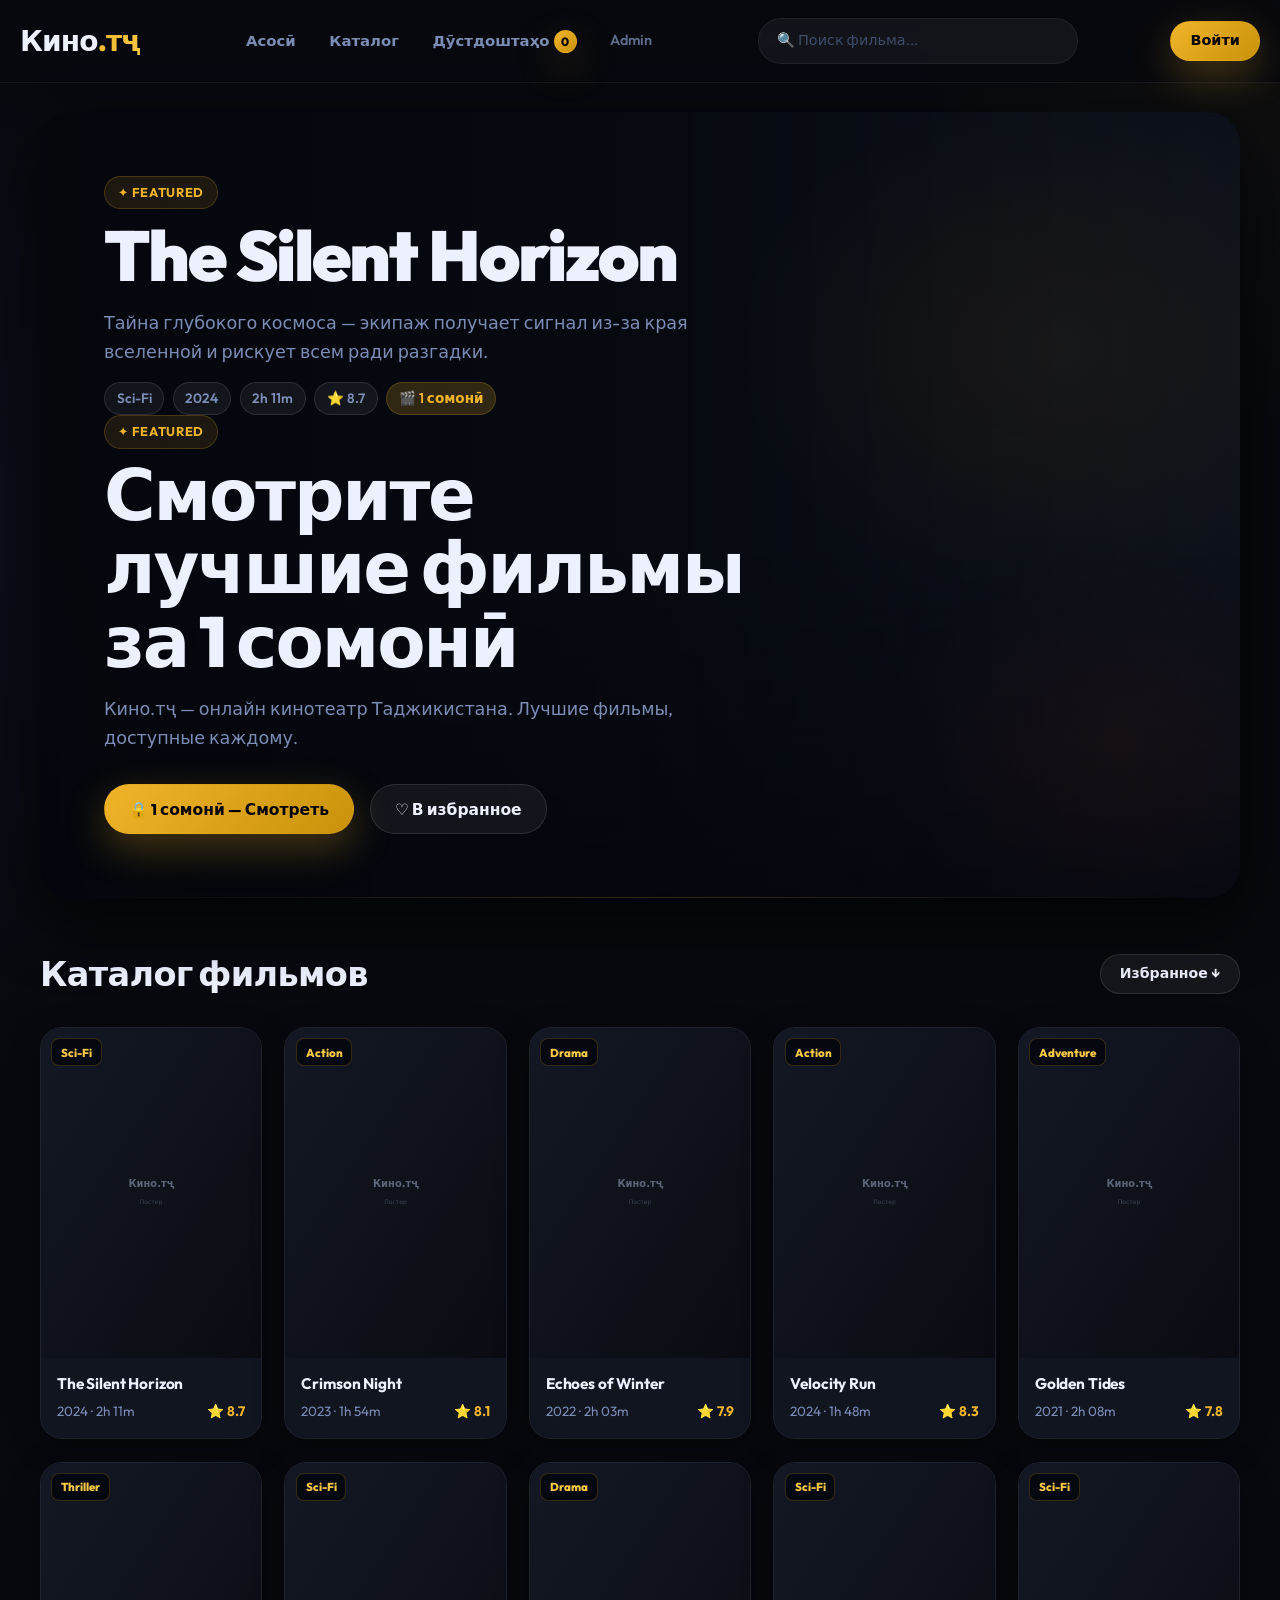
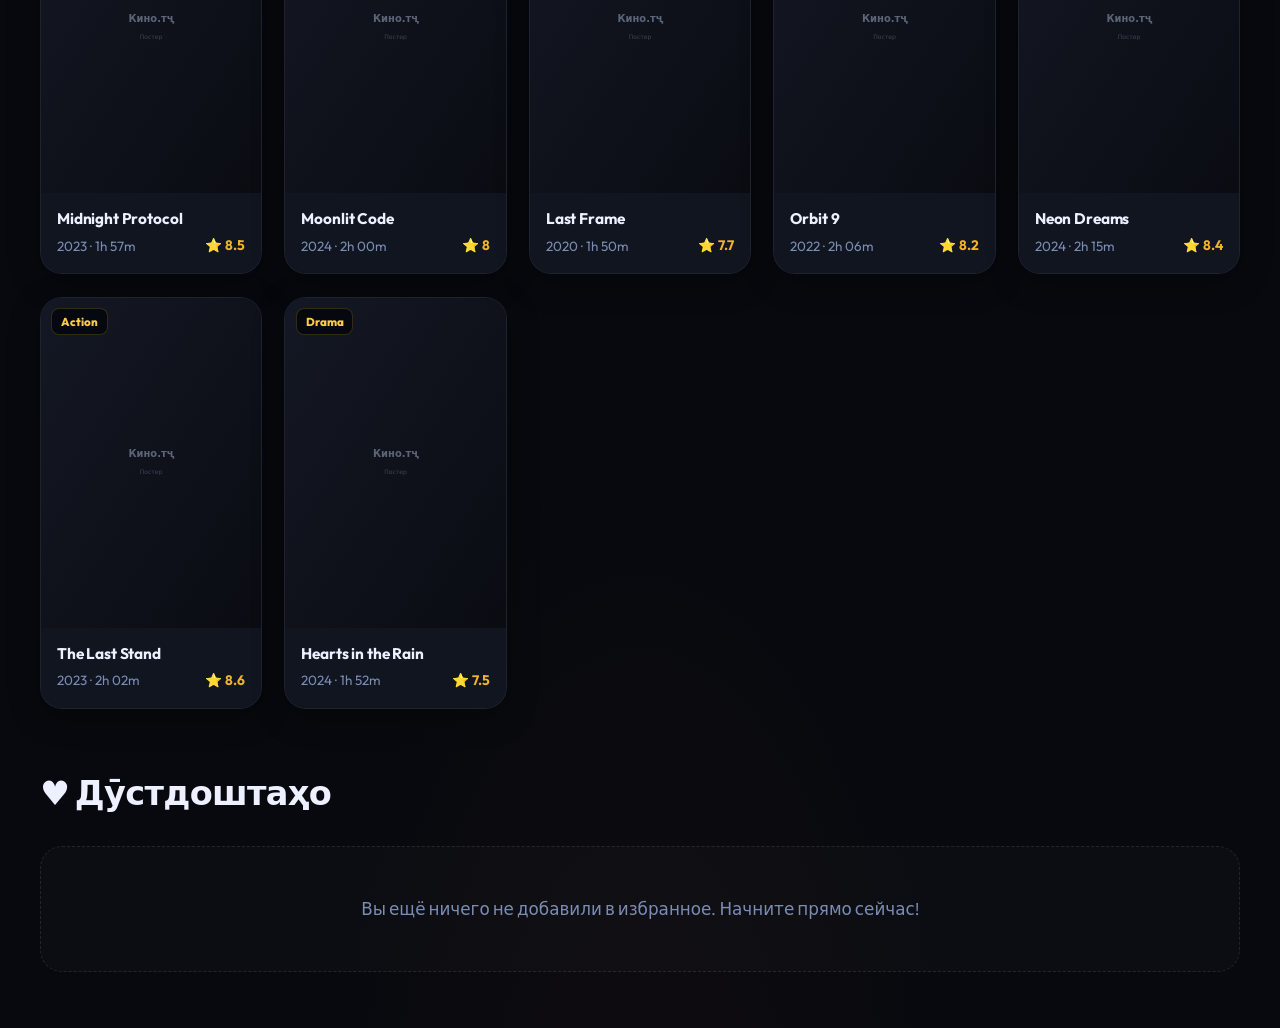
==== index.html @ 618801aa "first commit" ====
<!DOCTYPE html>
<html lang="ru">
<head>
  <meta charset="UTF-8">
  <meta name="viewport" content="width=device-width, initial-scale=1.0">
  <title>Кино.тҷ — Онлайн кинотеатр Тоҷикистон</title>
  <meta name="description" content="Кино.тҷ — лучший онлайн кинотеатр Таджикистана. Смотрите фильмы онлайн всего за 1 сомони.">
  <link rel="preconnect" href="https://fonts.googleapis.com">
  <link rel="preconnect" href="https://fonts.gstatic.com" crossorigin>
  <link href="https://fonts.googleapis.com/css2?family=Outfit:wght@300;400;500;600;700;800;900&display=swap" rel="stylesheet">
  <link rel="preconnect" href="https://images.unsplash.com">
  <link rel="stylesheet" href="style.css">
</head>
<body>
  <header class="site-header">
    <div class="site-header__inner">
      <a class="logo" href="index.html" aria-label="Кино.тҷ — Главная">
        <span class="logo__main">Кино</span><span class="logo__accent">.тҷ</span>
      </a>

      <button id="menuToggle" type="button" aria-label="Открыть меню" aria-expanded="false" aria-controls="siteNav">
        <span></span><span></span><span></span>
      </button>

      <nav class="nav" id="siteNav" aria-label="Основная навигация">
        <a href="index.html">Асосӣ</a>
        <a href="#catalog">Каталог</a>
        <a href="#favorites">Дӯстдоштаҳо <span id="favoritesCount" class="badge">0</span></a>
        <a href="admin/" style="opacity:.75;font-size:.9em">Admin</a>
      </nav>

      <div class="header-search">
        <label for="searchInput" class="sr-only">Поиск фильма</label>
        <input id="searchInput" type="search" placeholder="🔍 Поиск фильма..." autocomplete="off" aria-label="Поиск фильма">
      </div>

      <button id="authBtn" class="btn btn-primary" type="button" aria-label="Вход в аккаунт" style="min-height:40px;padding:.6rem 1.2rem;font-size:.9rem;flex-shrink:0;">Войти</button>

      <div id="userProfile" class="user-profile" style="display:none;">
        <span id="userPhone" class="user-phone"></span>
        <button id="logoutBtn" class="btn btn-secondary btn-small" type="button">Выйти</button>
      </div>
    </div>
  </header>

  <!-- Auth Modal -->
  <div id="authModal" class="modal" style="display:none;">
    <div class="modal__content">
      <button id="closeModal" class="modal__close" type="button" aria-label="Закрыть">✕</button>
      <div id="loginForm" class="form-section">
        <div class="auth-icon">🔐</div>
        <h2>Хуш омадед!</h2>
        <p class="auth-subtitle">Ба аккаунти худ ворид шавед</p>
        <div id="loginSuccess" class="success-message" style="display:none;"></div>
        <form id="loginFormElement">
          <div class="form-group">
            <label for="loginPhone">📱 Рақами телефон</label>
            <input type="tel" id="loginPhone" placeholder="+992 XX XXX XX XX" required autocomplete="tel">
            <small class="error-text" id="loginPhoneError"></small>
          </div>
          <div class="form-group">
            <label for="loginPassword">🔑 Парол</label>
            <div class="password-wrapper">
              <input type="password" id="loginPassword" placeholder="Пароли худро ворид кунед" required autocomplete="current-password">
              <button type="button" class="password-toggle" data-target="loginPassword" aria-label="Нишон додани парол">👁</button>
            </div>
            <small class="error-text" id="loginPasswordError"></small>
          </div>
          <button type="submit" class="btn btn-primary btn-auth-submit" style="width:100%;">Ворид шудан →</button>
        </form>
        <p class="form-toggle">Аккаунт надоред? <button type="button" id="switchToRegister" class="link-btn">Бақайдгирӣ ✦</button></p>
      </div>
      <div id="registerForm" class="form-section" style="display:none;">
        <div class="auth-icon">✨</div>
        <h2>Аккаунти нав</h2>
        <p class="auth-subtitle">Бақайдгирӣ шавед ва аз филмҳо лаззат баред</p>
        <form id="registerFormElement">
          <div class="form-group">
            <label for="registerName">👤 Номи шумо</label>
            <input type="text" id="registerName" placeholder="Масалан: Алишер" required autocomplete="name">
            <small class="error-text" id="registerNameError"></small>
          </div>
          <div class="form-group">
            <label for="registerPhone">📱 Рақами телефон</label>
            <input type="tel" id="registerPhone" placeholder="+992 XX XXX XX XX" required autocomplete="tel">
            <small class="error-text" id="registerPhoneError"></small>
          </div>
          <div class="form-group">
            <label for="registerPassword">🔑 Парол</label>
            <div class="password-wrapper">
              <input type="password" id="registerPassword" placeholder="Ҳадди ақал 6 рамз" required autocomplete="new-password">
              <button type="button" class="password-toggle" data-target="registerPassword" aria-label="Нишон додани парол">👁</button>
            </div>
            <div class="password-strength" id="passwordStrength">
              <div class="password-strength__bar"><div class="password-strength__fill" id="passwordStrengthFill"></div></div>
              <span class="password-strength__label" id="passwordStrengthLabel"></span>
            </div>
            <small class="error-text" id="registerPasswordError"></small>
          </div>
          <div class="form-group">
            <label for="registerPasswordConfirm">🔑 Тасдиқи парол</label>
            <div class="password-wrapper">
              <input type="password" id="registerPasswordConfirm" placeholder="Паролро такрор кунед" required autocomplete="new-password">
              <button type="button" class="password-toggle" data-target="registerPasswordConfirm" aria-label="Нишон додани парол">👁</button>
            </div>
            <small class="error-text" id="registerPasswordConfirmError"></small>
          </div>
          <button type="submit" class="btn btn-primary btn-auth-submit" style="width:100%;">Бақайдгирӣ ✦</button>
        </form>
        <p class="form-toggle">Аккаунт доред? <button type="button" id="switchToLogin" class="link-btn">Ворид шавед →</button></p>
      </div>
    </div>
  </div>

  <!-- Payment Modal -->
  <div id="paymentModal" class="modal payment-modal" style="display:none;">
    <div class="modal__content">
      <button id="closePaymentModal" class="modal__close" type="button" aria-label="Закрыть">✕</button>
      <div id="paymentStep1">
        <div class="payment-header">
          <span class="payment-header__icon">🎬</span>
          <h2>Доступ к фильму</h2>
          <p>Оплатите и смотрите прямо сейчас</p>
        </div>
        <div class="payment-movie-info">
          <img id="payMoviePoster" src="" alt="Постер фильма">
          <div class="payment-movie-info__text">
            <div class="payment-movie-info__title" id="payMovieTitle">—</div>
            <div class="payment-movie-info__meta" id="payMovieMeta">—</div>
          </div>
        </div>
        <div class="payment-price-block">
          <span class="payment-price">1 сомонӣ</span>
          <span class="payment-price-note">Разовый доступ · Смотрите сколько угодно</span>
        </div>
        <div class="payment-methods">
          <button class="payment-method-btn active" data-method="eskhata">🏦 Эсхата</button>
          <button class="payment-method-btn" data-method="alif">💳 Алиф</button>
          <button class="payment-method-btn" data-method="vasl">📱 Васл</button>
        </div>
        <button id="confirmPayBtn" class="btn btn-primary btn-pay">Оплатить 1 сомонӣ →</button>
        <p class="payment-secure">🔒 Безопасная оплата · Мгновенный доступ</p>
      </div>
      <div id="paymentStep2" style="display:none;">
        <div class="payment-processing">
          <div class="payment-processing__spinner"></div>
          <p>Обрабатываем оплату...</p>
        </div>
      </div>
      <div id="paymentStep3" style="display:none;">
        <div class="payment-success">
          <span class="payment-success__icon">✅</span>
          <h3>Оплата прошла!</h3>
          <p>Переходим к просмотру...</p>
        </div>
      </div>
    </div>
  </div>

  <main>
    <section class="hero fade-in" aria-label="Рекомендуемый фильм">
      <div class="hero-content">
        <span class="badge">✦ Featured</span>
        <h1>Смотрите лучшие фильмы за 1 сомонӣ</h1>
        <p>Кино.тҷ — онлайн кинотеатр Таджикистана. Лучшие фильмы, доступные каждому.</p>
        <div class="hero-actions">
          <button id="heroWatchBtn" class="btn btn-primary" type="button">▶ Смотреть</button>
          <button id="heroFavoriteBtn" class="btn btn-secondary" type="button">♡ В избранное</button>
        </div>
      </div>
    </section>

    <section class="section" id="catalog" aria-labelledby="catalogTitle">
      <div class="section-head">
        <h2 id="catalogTitle">Каталог фильмов</h2>
        <a href="#favorites" class="btn btn-secondary" style="min-height:40px;padding:.6rem 1.2rem;font-size:.88rem;">Избранное ↓</a>
      </div>
      <div id="skeletonGrid" class="skeleton-grid" aria-hidden="true">
        <article class="skeleton-card"></article>
        <article class="skeleton-card"></article>
        <article class="skeleton-card"></article>
        <article class="skeleton-card"></article>
        <article class="skeleton-card"></article>
        <article class="skeleton-card"></article>
        <article class="skeleton-card"></article>
        <article class="skeleton-card"></article>
      </div>
      <section id="movieGrid" class="movie-grid" aria-live="polite" aria-label="Список фильмов"></section>
    </section>

    <section class="section" id="favorites" aria-labelledby="favoritesTitle">
      <div class="section-head">
        <h2 id="favoritesTitle">♥ Дӯстдоштаҳо</h2>
      </div>
      <section id="favoritesGrid" class="movie-grid" aria-live="polite" aria-label="Избранные фильмы">
        <div class="empty-state fade-in" id="emptyFavorites">Вы ещё ничего не добавили в избранное. Начните прямо сейчас!</div>
      </section>
    </section>
  </main>

  <script src="script.js"></script>
</body>
</html>
---- style.css ----
@import url('https://fonts.googleapis.com/css2?family=Outfit:wght@300;400;500;600;700;800;900&display=swap');

/* ── Variables ── */
:root {
  --bg:          #07090e;
  --bg-soft:     #0b0e18;
  --surface:     #101520;
  --surface-2:   #16202e;
  --surface-3:   #1c2840;
  --text:        #edf0ff;
  --text-muted:  #7b8db5;
  --text-dim:    #3d4d6b;
  --gold:        #f0b429;
  --gold-light:  #fac948;
  --gold-dark:   #c9920a;
  --gold-glow:   rgba(240,180,41,0.18);
  --gold-border: rgba(240,180,41,0.2);
  --red:         #e8523a;
  --red-light:   #ff6150;
  --red-glow:    rgba(232,82,58,0.2);
  --green:       #22c55e;
  --green-glow:  rgba(34,197,94,0.15);
  --border:       rgba(255,255,255,0.06);
  --border-light: rgba(255,255,255,0.11);
  --shadow:       0 24px 64px rgba(0,0,0,0.6);
  --shadow-gold:  0 14px 40px rgba(240,180,41,0.28);
  --shadow-red:   0 14px 40px rgba(232,82,58,0.26);
  --radius:    22px;
  --radius-sm: 14px;
  --radius-xs: 8px;
  --container:     1300px;
  --header-height: 82px;
  --transition:    0.28s cubic-bezier(0.4,0,0.2,1);
}

/* ── Reset ── */
*,*::before,*::after{box-sizing:border-box}
html{scroll-behavior:smooth;scrollbar-width:thin;scrollbar-color:var(--gold-dark) transparent}
body{
  margin:0;
  font-family:'Outfit',system-ui,sans-serif;
  background:var(--bg);
  background-image:
    radial-gradient(ellipse 80% 50% at 110% -10%,rgba(240,180,41,0.07) 0%,transparent 55%),
    radial-gradient(ellipse 60% 40% at -10% 20%,rgba(100,130,255,0.06) 0%,transparent 50%),
    radial-gradient(ellipse 50% 60% at 50% 110%,rgba(232,82,58,0.04) 0%,transparent 55%);
  color:var(--text);
  line-height:1.65;
  min-height:100vh;
  -webkit-font-smoothing:antialiased;
}
img,video{display:block;max-width:100%}
a{color:inherit;text-decoration:none}
button,input{font:inherit}
button{cursor:pointer}
::selection{background:var(--gold-glow)}
::-webkit-scrollbar{width:10px}
::-webkit-scrollbar-track{background:var(--bg)}
::-webkit-scrollbar-thumb{background:var(--gold-dark);border-radius:5px}
::-webkit-scrollbar-thumb:hover{background:var(--gold)}
button:focus-visible,a:focus-visible,input:focus-visible{outline:2px solid var(--gold);outline-offset:3px}
.sr-only{position:absolute;width:1px;height:1px;padding:0;margin:-1px;overflow:hidden;clip:rect(0,0,0,0);white-space:nowrap;border-width:0}

/* ── Layout ── */
.container{width:min(calc(100% - 2.5rem),var(--container));margin-inline:auto}
main,.site-header__inner,.hero,.section,.movie-detail{width:min(calc(100% - 2.5rem),var(--container));margin-inline:auto}

/* ── Header ── */
.site-header{
  position:sticky;top:0;z-index:1000;
  backdrop-filter:blur(20px) saturate(1.8);
  -webkit-backdrop-filter:blur(20px) saturate(1.8);
  background:rgba(7,9,14,0.88);
  border-bottom:1px solid var(--border);
  transition:border-color var(--transition),box-shadow var(--transition);
}
.site-header:hover{border-bottom-color:var(--gold-border);box-shadow:0 1px 0 0 rgba(240,180,41,0.07)}
.site-header__inner{
  min-height:var(--header-height);
  display:flex;align-items:center;justify-content:space-between;gap:1rem;padding:.75rem 0;
}

/* ── Header Search ── */
.header-search{
  flex:1;max-width:320px;
}
.header-search #searchInput,
#searchInput{
  width:100%;padding:.65rem 1.1rem;
  border:1px solid var(--border);border-radius:999px;
  background:rgba(255,255,255,0.05);color:var(--text);outline:none;font-size:.9rem;
  transition:border-color var(--transition),box-shadow var(--transition),background var(--transition);
}
.header-search #searchInput::placeholder,
#searchInput::placeholder{color:var(--text-dim)}
.header-search #searchInput:focus,
#searchInput:focus{border-color:var(--gold-border);box-shadow:0 0 0 3px var(--gold-glow);background:rgba(255,255,255,0.08)}

/* ── Logo ── */
.logo{
  display:inline-flex;align-items:baseline;gap:0;
  font-size:1.75rem;font-weight:900;letter-spacing:-0.03em;line-height:1;
  color:var(--text);user-select:none;
}
.logo__main{color:var(--text)}
.logo__accent{
  background:linear-gradient(135deg,var(--gold),var(--gold-light));
  -webkit-background-clip:text;-webkit-text-fill-color:transparent;background-clip:text;
}

/* ── Nav ── */
.nav{display:flex;align-items:center;gap:.3rem}
.nav a{
  padding:.45rem .9rem;border-radius:999px;
  color:var(--text-muted);font-weight:600;font-size:.93rem;
  transition:color var(--transition),background var(--transition);
}
.nav a:hover,.nav a:focus-visible{color:var(--text);background:rgba(255,255,255,0.06)}

/* ── Hamburger ── */
#menuToggle{
  display:none;width:46px;height:46px;
  border:1px solid var(--border);border-radius:50%;
  background:rgba(255,255,255,0.04);color:var(--text);
  align-items:center;justify-content:center;flex-direction:column;gap:5px;padding:0;
  transition:background var(--transition),border-color var(--transition);
}
#menuToggle:hover{background:rgba(255,255,255,0.09);border-color:var(--border-light)}
#menuToggle span{display:block;width:20px;height:2px;background:currentColor;border-radius:2px;transition:all var(--transition)}
#menuToggle[aria-expanded="true"] span:nth-child(1){transform:rotate(45deg) translate(7px,7px)}
#menuToggle[aria-expanded="true"] span:nth-child(2){opacity:0;transform:translateX(-6px)}
#menuToggle[aria-expanded="true"] span:nth-child(3){transform:rotate(-45deg) translate(7px,-7px)}

/* ── Favorites badge ── */
#favoritesCount{
  display:inline-flex;align-items:center;justify-content:center;
  min-width:1.4rem;height:1.4rem;padding:0 .35rem;border-radius:999px;
  background:linear-gradient(135deg,var(--gold),var(--gold-dark));
  color:#000;font-size:.75rem;font-weight:800;margin-left:.15em;box-shadow:var(--shadow-gold);
}

/* ── User Profile ── */
.user-profile{
  display:flex;align-items:center;gap:.85rem;padding:.4rem .9rem;
  background:rgba(240,180,41,0.07);border:1px solid var(--gold-border);border-radius:999px;
}
.user-phone{font-weight:700;color:var(--text);font-size:.92rem}
.btn-small{min-height:34px;padding:.45rem 1rem;font-size:.85rem}

/* ── Buttons ── */
.btn{
  display:inline-flex;align-items:center;justify-content:center;gap:.5rem;
  min-height:50px;padding:.85rem 1.5rem;border-radius:999px;border:1px solid transparent;
  font-weight:700;font-size:.97rem;line-height:1.2;
  transition:transform var(--transition),background var(--transition),border-color var(--transition),box-shadow var(--transition),color var(--transition);
}
.btn:hover,.btn:focus-visible{transform:translateY(-2px)}
.btn:active{transform:translateY(0)}
.btn-primary{
  background:linear-gradient(135deg,var(--gold) 0%,var(--gold-dark) 100%);
  color:#000;font-weight:800;box-shadow:var(--shadow-gold);
}
.btn-primary:hover,.btn-primary:focus-visible{
  background:linear-gradient(135deg,var(--gold-light) 0%,var(--gold) 100%);
  box-shadow:0 18px 48px rgba(240,180,41,0.38);
}
.btn-secondary{background:rgba(255,255,255,0.06);border-color:var(--border-light);color:var(--text)}
.btn-secondary:hover,.btn-secondary:focus-visible{background:rgba(255,255,255,0.11);border-color:rgba(255,255,255,0.18)}
.btn-red{background:linear-gradient(135deg,var(--red) 0%,#b33d28 100%);color:#fff;font-weight:800;box-shadow:var(--shadow-red)}
.btn-red:hover{background:linear-gradient(135deg,var(--red-light) 0%,var(--red) 100%)}

/* ── Badges / Chips ── */
.badge{
  display:inline-flex;align-items:center;gap:.35rem;padding:.32rem .8rem;border-radius:999px;
  background:rgba(240,180,41,0.1);border:1px solid var(--gold-border);
  color:var(--gold);font-size:.8rem;font-weight:700;letter-spacing:.05em;text-transform:uppercase;
}
.chip{
  display:inline-flex;align-items:center;padding:.28rem .72rem;border-radius:999px;
  background:rgba(255,255,255,0.06);border:1px solid var(--border-light);
  color:var(--text-muted);font-size:.85rem;font-weight:600;
}

/* ── Search ── */
#searchInput{
  width:min(100%,380px);padding:1rem 1.3rem;
  border:1px solid var(--border);border-radius:999px;
  background:rgba(255,255,255,0.04);color:var(--text);outline:none;font-size:.97rem;
  transition:border-color var(--transition),box-shadow var(--transition),background var(--transition);
}
#searchInput::placeholder{color:var(--text-dim)}
#searchInput:focus{border-color:var(--gold-border);box-shadow:0 0 0 4px var(--gold-glow);background:rgba(255,255,255,0.07)}

/* ── Hero ── */
.hero{
  position:relative;overflow:hidden;margin-top:1.8rem;margin-bottom:3rem;
  min-height:76vh;border-radius:32px;padding:clamp(2rem,5vw,5rem);
  display:flex;align-items:flex-end;
  background:
    linear-gradient(90deg,rgba(4,6,12,.97) 0%,rgba(4,6,12,.78) 50%,rgba(4,6,12,.3) 100%),
    linear-gradient(0deg,rgba(4,6,12,.7) 0%,transparent 45%),
    #101520;
  box-shadow:var(--shadow);isolation:isolate;
}
.hero::before{
  content:'';position:absolute;inset:0;
  background:
    radial-gradient(ellipse 50% 60% at 85% 30%,rgba(240,180,41,0.06),transparent 55%),
    radial-gradient(ellipse 40% 50% at 90% 80%,rgba(232,82,58,0.06),transparent 50%);
  z-index:-1;pointer-events:none;
}
.hero::after{
  content:'';position:absolute;bottom:0;left:5%;right:5%;height:1px;
  background:linear-gradient(90deg,transparent,var(--gold-border),transparent);
}
.hero-content{max-width:640px;position:relative;z-index:2}
.hero-content h1{
  margin:.6rem 0 1rem;font-size:clamp(2.2rem,5.5vw,4.5rem);
  font-weight:900;line-height:1.04;letter-spacing:-0.03em;
}
.hero-content p{margin:0;color:var(--text-muted);font-size:clamp(1rem,1.5vw,1.1rem);max-width:54ch}
.hero-actions{display:flex;flex-wrap:wrap;gap:1rem;margin-top:2rem}
.hero-meta{display:flex;flex-wrap:wrap;gap:.55rem;margin-top:1rem}

/* ── Sections ── */
.section{margin-bottom:3.5rem}
.section-head{display:flex;align-items:center;justify-content:space-between;flex-wrap:wrap;gap:1rem;margin-bottom:1.6rem}
.section-head h2,.section-head h3,.section-head p{margin:0}
.section-head h2{font-size:clamp(1.5rem,3vw,2.1rem);font-weight:800;letter-spacing:-0.02em}

/* ── Movie Grid ── */
.movie-grid,.related-grid,.skeleton-grid{
  display:grid;grid-template-columns:repeat(5,minmax(0,1fr));gap:1.4rem;
}

/* ── Movie Card ── */
.movie-card{
  border-radius:var(--radius);overflow:hidden;
  background:var(--surface);border:1px solid var(--border);
  box-shadow:0 8px 32px rgba(0,0,0,0.3);
  transition:transform var(--transition),box-shadow var(--transition),border-color var(--transition);
  position:relative;
}
.movie-card:hover{
  transform:translateY(-10px) scale(1.018);
  border-color:var(--gold-border);
  box-shadow:0 28px 64px rgba(0,0,0,0.55),0 0 0 1px var(--gold-border);
}
.movie-card__poster{
  position:relative;aspect-ratio:2/3;overflow:hidden;background:var(--bg-soft);
  min-height:200px;isolation:isolate;
}
.movie-card__poster img,.movie-card__poster .movie-poster-img{
  display:block;width:100%;height:100%;min-height:0;object-fit:cover;object-position:center;
  transition:transform .5s ease,filter .5s ease;
}
.movie-card:hover .movie-card__poster img,.movie-card:hover .movie-card__poster .movie-poster-img{transform:scale(1.08);filter:brightness(0.65)}
.movie-card__genre-badge{
  position:absolute;top:.65rem;left:.65rem;z-index:2;
  font-size:.72rem;font-weight:800;padding:.2rem .55rem;border-radius:8px;
  background:rgba(4,6,12,.82);color:var(--gold-light);border:1px solid var(--gold-border);
  pointer-events:none;max-width:calc(100% - 1.3rem);overflow:hidden;text-overflow:ellipsis;white-space:nowrap;
}
.movie-card__overlay{
  position:absolute;inset:0;display:flex;flex-direction:column;
  align-items:center;justify-content:flex-end;padding:1rem;
  background:linear-gradient(180deg,transparent 25%,rgba(4,6,12,0.96) 100%);
  opacity:0;transition:opacity var(--transition);z-index:3;
}
.movie-card:hover .movie-card__overlay{opacity:1}
.movie-card__actions{display:flex;flex-direction:column;gap:.5rem;width:100%}
.movie-card__actions .btn{width:100%;padding:.62rem 1rem;font-size:.88rem;min-height:42px}
.movie-card__price{
  display:inline-flex;align-items:center;gap:.25rem;margin-bottom:.35rem;
  font-size:.82rem;font-weight:700;color:var(--gold);
  background:rgba(240,180,41,0.1);border:1px solid var(--gold-border);
  border-radius:999px;padding:.2rem .65rem;align-self:center;
}
.movie-card__content{padding:1rem;background:var(--surface)}
.movie-card__title{
  margin:0 0 .35rem;font-size:.96rem;font-weight:700;color:var(--text);
  letter-spacing:-0.01em;line-height:1.3;cursor:pointer;transition:color var(--transition);
}
.movie-card__title:hover{color:var(--gold)}
.movie-card__meta{display:flex;justify-content:space-between;align-items:center;font-size:.84rem;color:var(--text-muted)}
.movie-card__rating{font-weight:700;color:var(--gold);font-size:.86rem}

/* ── Skeleton ── */
.skeleton-card{
  border-radius:var(--radius);overflow:hidden;min-height:360px;
  background:linear-gradient(90deg,rgba(255,255,255,0.03) 25%,rgba(255,255,255,0.07) 50%,rgba(255,255,255,0.03) 75%);
  background-size:240% 100%;animation:shimmer 1.6s linear infinite;border:1px solid var(--border);
}

/* ── Favorite button ── */
.favorite-btn{
  width:42px;height:42px;border:1px solid rgba(255,255,255,0.12);border-radius:50%;
  background:rgba(7,9,14,0.7);color:var(--text);
  display:inline-flex;align-items:center;justify-content:center;
  backdrop-filter:blur(10px);
  transition:transform var(--transition),background var(--transition),border-color var(--transition),color var(--transition);
}
.favorite-btn:hover,.favorite-btn:focus-visible{transform:scale(1.1);background:rgba(240,180,41,0.15);border-color:var(--gold-border);color:var(--gold)}
.favorite-btn.is-active,.favorite-btn.active,#movieFavoriteBtn.active,#heroFavoriteBtn.active{background:rgba(240,180,41,0.15);border-color:var(--gold-border);color:var(--gold)}

/* ── Movie Detail ── */
.detail-page{padding-block:2.5rem 4rem}
.movie-detail{
  display:grid;grid-template-columns:minmax(300px,520px) minmax(0,1fr);
  gap:2rem;align-items:start;
  width:min(calc(100% - 2.5rem),var(--container));margin-inline:auto;
}
.movie-detail__media{
  border-radius:var(--radius);overflow:hidden;background:var(--bg-soft);
  border:1px solid var(--border);box-shadow:var(--shadow);position:relative;
}
.movie-detail__media iframe,.movie-detail__media video,#moviePlayer{
  width:100%;aspect-ratio:16/9;border:0;background:#000;display:block;
}

.movie-yt-frame{
  width:100%;
  aspect-ratio:16/9;
  border:0;
  background:#000;
  display:block;
}
.movie-detail__content{
  background:var(--surface);border:1px solid var(--border);
  border-radius:var(--radius);padding:clamp(1.5rem,3vw,2.2rem);box-shadow:var(--shadow);
}
#movieTitle{margin:.6rem 0 .8rem;font-size:clamp(1.8rem,4vw,2.8rem);font-weight:900;letter-spacing:-0.03em;line-height:1.08}
#movieMeta{display:flex;flex-wrap:wrap;gap:.6rem;margin-bottom:1.1rem;color:var(--text-muted);font-size:.95rem;font-weight:500}
#movieDescription{margin:0 0 1.4rem;color:var(--text-muted);line-height:1.75;font-size:.98rem}
#movieGenre{display:flex;flex-wrap:wrap;gap:.55rem;margin-bottom:1.5rem}

/* ── Paywall Overlay ── */
.paywall-overlay{
  position:relative;aspect-ratio:16/9;display:flex;align-items:center;justify-content:center;
  overflow:hidden;background:var(--bg-soft);
}
.paywall-overlay__bg{
  position:absolute;inset:0;background-size:cover;background-position:center;
  filter:blur(18px) brightness(0.3);transform:scale(1.12);
}
.paywall-overlay__content{position:relative;z-index:2;text-align:center;padding:2rem 1.5rem}
.paywall-overlay__icon{font-size:3.5rem;margin-bottom:.8rem;display:block;animation:pulse 2.5s infinite}
.paywall-overlay__title{font-size:1.25rem;font-weight:800;margin:0 0 .4rem;color:var(--text)}
.paywall-overlay__price{
  font-size:3rem;font-weight:900;letter-spacing:-0.04em;
  background:linear-gradient(135deg,var(--gold-light),var(--gold));
  -webkit-background-clip:text;-webkit-text-fill-color:transparent;background-clip:text;
  display:block;margin:.4rem 0 .6rem;
}
.paywall-overlay__sub{color:var(--text-muted);font-size:.88rem;margin-bottom:1.5rem}

/* ── Empty State ── */
.empty-state{
  grid-column:1/-1;padding:3rem 2rem;text-align:center;
  border:1px dashed rgba(255,255,255,0.1);border-radius:var(--radius);
  color:var(--text-muted);background:rgba(255,255,255,0.02);font-size:1.05rem;
}

/* ── Modals ── */
.modal{
  position:fixed;inset:0;background:rgba(4,6,12,0.88);
  backdrop-filter:blur(14px);-webkit-backdrop-filter:blur(14px);
  display:flex;align-items:center;justify-content:center;z-index:2000;
  animation:fadeIn .25s ease;padding:1rem;
}
.modal__content{
  position:relative;
  background:linear-gradient(160deg,var(--surface) 0%,var(--surface-2) 100%);
  border:1px solid var(--border-light);border-radius:28px;padding:2.5rem;
  width:min(100%,440px);max-height:90vh;overflow-y:auto;
  box-shadow:0 30px 80px rgba(0,0,0,0.7),0 0 0 1px rgba(255,255,255,0.05) inset;
  animation:scaleIn .3s cubic-bezier(.34,1.56,.64,1);
}
.modal__close{
  position:absolute;top:1.2rem;right:1.2rem;width:40px;height:40px;
  border:1px solid var(--border-light);border-radius:50%;
  background:rgba(255,255,255,0.05);color:var(--text-muted);
  display:flex;align-items:center;justify-content:center;font-size:1rem;cursor:pointer;
  transition:background var(--transition),color var(--transition),transform var(--transition);
}
.modal__close:hover{background:rgba(255,255,255,0.1);color:var(--text);transform:scale(1.07)}

/* ── Auth Forms ── */
.auth-icon{
  font-size:3.5rem;text-align:center;margin-bottom:.6rem;
  animation:bounceIn .6s cubic-bezier(.34,1.56,.64,1);
}
.auth-subtitle{
  text-align:center;color:var(--text-muted);font-size:.92rem;margin:-.8rem 0 1.6rem;
}
.form-section h2{margin:0 0 .5rem;font-size:1.75rem;font-weight:900;letter-spacing:-0.03em;text-align:center}
.form-group{margin-bottom:1.1rem;display:flex;flex-direction:column}
.form-group label{margin-bottom:.5rem;font-weight:600;color:var(--text);font-size:.9rem}
.form-group input{
  padding:.9rem 1.1rem;border:1px solid var(--border-light);border-radius:var(--radius-sm);
  background:rgba(255,255,255,0.04);color:var(--text);font-size:1rem;
  transition:border-color var(--transition),background var(--transition),box-shadow var(--transition);
}
.form-group input::placeholder{color:var(--text-dim)}
.form-group input:focus{border-color:var(--gold-border);background:rgba(240,180,41,0.05);box-shadow:0 0 0 4px var(--gold-glow);outline:none}
.form-group input.success{border-color:var(--green);background:var(--green-glow)}
.error-text{display:block;margin-top:.3rem;font-size:.8rem;color:var(--red-light);min-height:1rem}
.error-text:empty{display:none}

/* ── Password wrapper ── */
.password-wrapper{
  position:relative;display:flex;align-items:center;
}
.password-wrapper input{
  width:100%;padding-right:3.2rem;
}
.password-toggle{
  position:absolute;right:.6rem;top:50%;transform:translateY(-50%);
  width:36px;height:36px;border:none;border-radius:50%;
  background:rgba(255,255,255,0.06);color:var(--text-muted);
  display:flex;align-items:center;justify-content:center;
  font-size:1.1rem;cursor:pointer;padding:0;
  transition:background var(--transition),color var(--transition),transform var(--transition);
}
.password-toggle:hover{
  background:rgba(240,180,41,0.15);color:var(--gold);transform:translateY(-50%) scale(1.08);
}
.password-toggle.active{
  background:rgba(240,180,41,0.12);color:var(--gold);
}

/* ── Password Strength ── */
.password-strength{
  display:flex;align-items:center;gap:.6rem;margin-top:.45rem;
}
.password-strength__bar{
  flex:1;height:5px;border-radius:999px;background:rgba(255,255,255,0.08);overflow:hidden;
}
.password-strength__fill{
  height:100%;width:0;border-radius:999px;background:var(--red);
  transition:width .4s cubic-bezier(.34,1.56,.64,1),background .4s ease;
}
.password-strength__label{
  font-size:.78rem;font-weight:700;white-space:nowrap;min-width:70px;text-align:right;
}

/* ── Auth submit button ── */
.btn-auth-submit{
  margin-top:.4rem;min-height:52px;font-size:1.02rem;letter-spacing:.01em;
  position:relative;overflow:hidden;
}
.btn-auth-submit::after{
  content:'';position:absolute;inset:0;
  background:linear-gradient(90deg,transparent,rgba(255,255,255,0.15),transparent);
  transform:translateX(-100%);
  transition:transform .6s ease;
}
.btn-auth-submit:hover::after{
  transform:translateX(100%);
}

.form-toggle{margin-top:1.4rem;text-align:center;color:var(--text-muted);font-size:.93rem}
.form-toggle .link-btn{background:none;border:none;color:var(--gold);cursor:pointer;font-weight:700;font-size:inherit;padding:0;transition:color var(--transition)}
.form-toggle .link-btn:hover{color:var(--gold-light);text-decoration:underline}

/* ── Payment Modal ── */
.payment-modal .modal__content{
  background:linear-gradient(160deg,var(--surface) 0%,var(--surface-2) 60%,var(--surface-3) 100%);
  border-color:var(--gold-border);
  box-shadow:0 30px 80px rgba(0,0,0,0.7),0 0 0 1px var(--gold-border) inset,var(--shadow-gold);
}
.payment-header{text-align:center;margin-bottom:1.8rem}
.payment-header__icon{font-size:3rem;margin-bottom:.5rem;display:block}
.payment-header h2{margin:0;font-size:1.6rem;font-weight:900;letter-spacing:-0.02em}
.payment-header p{margin:.35rem 0 0;color:var(--text-muted);font-size:.9rem}
.payment-movie-info{
  display:flex;gap:1rem;align-items:center;padding:.9rem;
  background:rgba(255,255,255,0.04);border:1px solid var(--border-light);
  border-radius:var(--radius-sm);margin-bottom:1.3rem;
}
.payment-movie-info img{width:56px;height:76px;object-fit:cover;object-position:center;border-radius:var(--radius-xs);flex-shrink:0;background:var(--bg-soft)}
.payment-movie-info__title{font-weight:800;font-size:.95rem;margin:0 0 .25rem;color:var(--text);white-space:nowrap;overflow:hidden;text-overflow:ellipsis}
.payment-movie-info__meta{color:var(--text-muted);font-size:.82rem}
.payment-price-block{
  text-align:center;padding:1.4rem;
  background:var(--gold-glow);border:1px solid var(--gold-border);
  border-radius:var(--radius-sm);margin-bottom:1.3rem;
}
.payment-price{
  display:block;font-size:2.8rem;font-weight:900;letter-spacing:-0.04em;
  background:linear-gradient(135deg,var(--gold-light),var(--gold));
  -webkit-background-clip:text;-webkit-text-fill-color:transparent;background-clip:text;line-height:1;
}
.payment-price-note{display:block;color:var(--text-muted);font-size:.84rem;margin-top:.3rem;font-weight:500}
.payment-methods{display:flex;gap:.55rem;margin-bottom:1.3rem;flex-wrap:wrap}
.payment-method-btn{
  flex:1;min-width:0;padding:.7rem .5rem;
  border:1px solid var(--border-light);border-radius:var(--radius-sm);
  background:rgba(255,255,255,0.04);color:var(--text-muted);
  font-weight:600;font-size:.84rem;transition:all var(--transition);
  text-align:center;cursor:pointer;font-family:inherit;
}
.payment-method-btn:hover,.payment-method-btn.active{background:var(--gold-glow);border-color:var(--gold-border);color:var(--gold)}
.btn-pay{width:100%;min-height:54px;font-size:1.05rem;border-radius:var(--radius-sm)}
.payment-secure{text-align:center;color:var(--text-dim);font-size:.8rem;margin:.9rem 0 0}
.payment-processing{text-align:center;padding:2.5rem 0}
.payment-processing__spinner{
  display:inline-block;width:50px;height:50px;
  border:3px solid var(--border-light);border-top-color:var(--gold);
  border-radius:50%;animation:spin .8s linear infinite;margin-bottom:1.2rem;
}
.payment-processing p{color:var(--text-muted);font-size:.95rem;margin:0}
.payment-success{text-align:center;padding:2rem 0}
.payment-success__icon{font-size:3.5rem;margin-bottom:.8rem;display:block;animation:bounceIn .6s cubic-bezier(.34,1.56,.64,1)}
.payment-success h3{margin:0 0 .4rem;font-size:1.4rem;font-weight:800;color:var(--green)}
.payment-success p{color:var(--text-muted);margin:0}

/* ── Success Message ── */
.success-message{
  padding:.9rem 1rem;border-radius:var(--radius-sm);
  background:var(--green-glow);border:1px solid rgba(34,197,94,0.3);
  color:var(--green);text-align:center;margin-bottom:1rem;font-weight:600;font-size:.9rem;
  animation:slideInFromTop .3s ease;
}

/* ── Animations ── */
.fade-in{animation:fadeIn .6s ease both}
@keyframes fadeIn{from{opacity:0;transform:translateY(16px)}to{opacity:1;transform:translateY(0)}}
@keyframes shimmer{0%{background-position:220% 0}100%{background-position:-220% 0}}
@keyframes scaleIn{from{opacity:0;transform:scale(0.92)}to{opacity:1;transform:scale(1)}}
@keyframes slideInFromRight{from{opacity:0;transform:translateX(30px)}to{opacity:1;transform:translateX(0)}}
@keyframes slideInFromLeft{from{opacity:0;transform:translateX(-30px)}to{opacity:1;transform:translateX(0)}}
@keyframes slideInFromTop{from{opacity:0;transform:translateY(-12px)}to{opacity:1;transform:translateY(0)}}
@keyframes spin{to{transform:rotate(360deg)}}
@keyframes pulse{0%,100%{transform:scale(1)}50%{transform:scale(1.1)}}
@keyframes bounceIn{from{transform:scale(0.3);opacity:0}to{transform:scale(1);opacity:1}}

/* ── Responsive 1024px ── */
@media(max-width:1024px){
  .movie-grid,.related-grid,.skeleton-grid{grid-template-columns:repeat(3,minmax(0,1fr))}
  .hero{min-height:62vh}
  .movie-detail{grid-template-columns:1fr}
}

/* ── Responsive 768px ── */
@media(max-width:768px){
  .site-header__inner{position:relative;flex-wrap:wrap}
  #menuToggle{display:inline-flex}
  .nav{
    position:absolute;top:calc(100% + .6rem);left:0;right:0;
    display:none;flex-direction:column;align-items:stretch;gap:.3rem;padding:.75rem;
    background:rgba(11,14,24,0.98);border:1px solid var(--gold-border);
    border-radius:var(--radius);box-shadow:var(--shadow);z-index:999;
  }
  .nav.open{display:flex}
  .nav a{padding:.75rem 1rem;border-radius:var(--radius-sm);background:rgba(255,255,255,0.03)}
  /* hide header search on mobile, show inside hamburger menu */
  .header-search{display:none}
  .nav.open .mobile-search{display:block;padding:.5rem .3rem}
  .nav.open .mobile-search #searchInput{width:100%;border-radius:var(--radius-sm)}
  .hero{min-height:56vh;padding:1.5rem;border-radius:24px}
  .hero-actions{width:100%}
  .btn{flex:1 1 180px}
  .movie-grid,.related-grid,.skeleton-grid{grid-template-columns:repeat(2,minmax(0,1fr));gap:1rem}
  .section{margin-bottom:2.5rem}
  .detail-page{padding-top:1.5rem}
}

/* ── Responsive 520px ── */
@media(max-width:520px){
  main,.site-header__inner,.hero,.section,.movie-detail{width:min(calc(100% - 1.5rem),var(--container))}
  .movie-grid,.related-grid,.skeleton-grid{grid-template-columns:repeat(1,minmax(0,1fr));gap:.9rem}
  .movie-detail{grid-template-columns:1fr}
  #favoritesCount{display:none}
  .modal__content{padding:1.8rem 1.3rem}
}
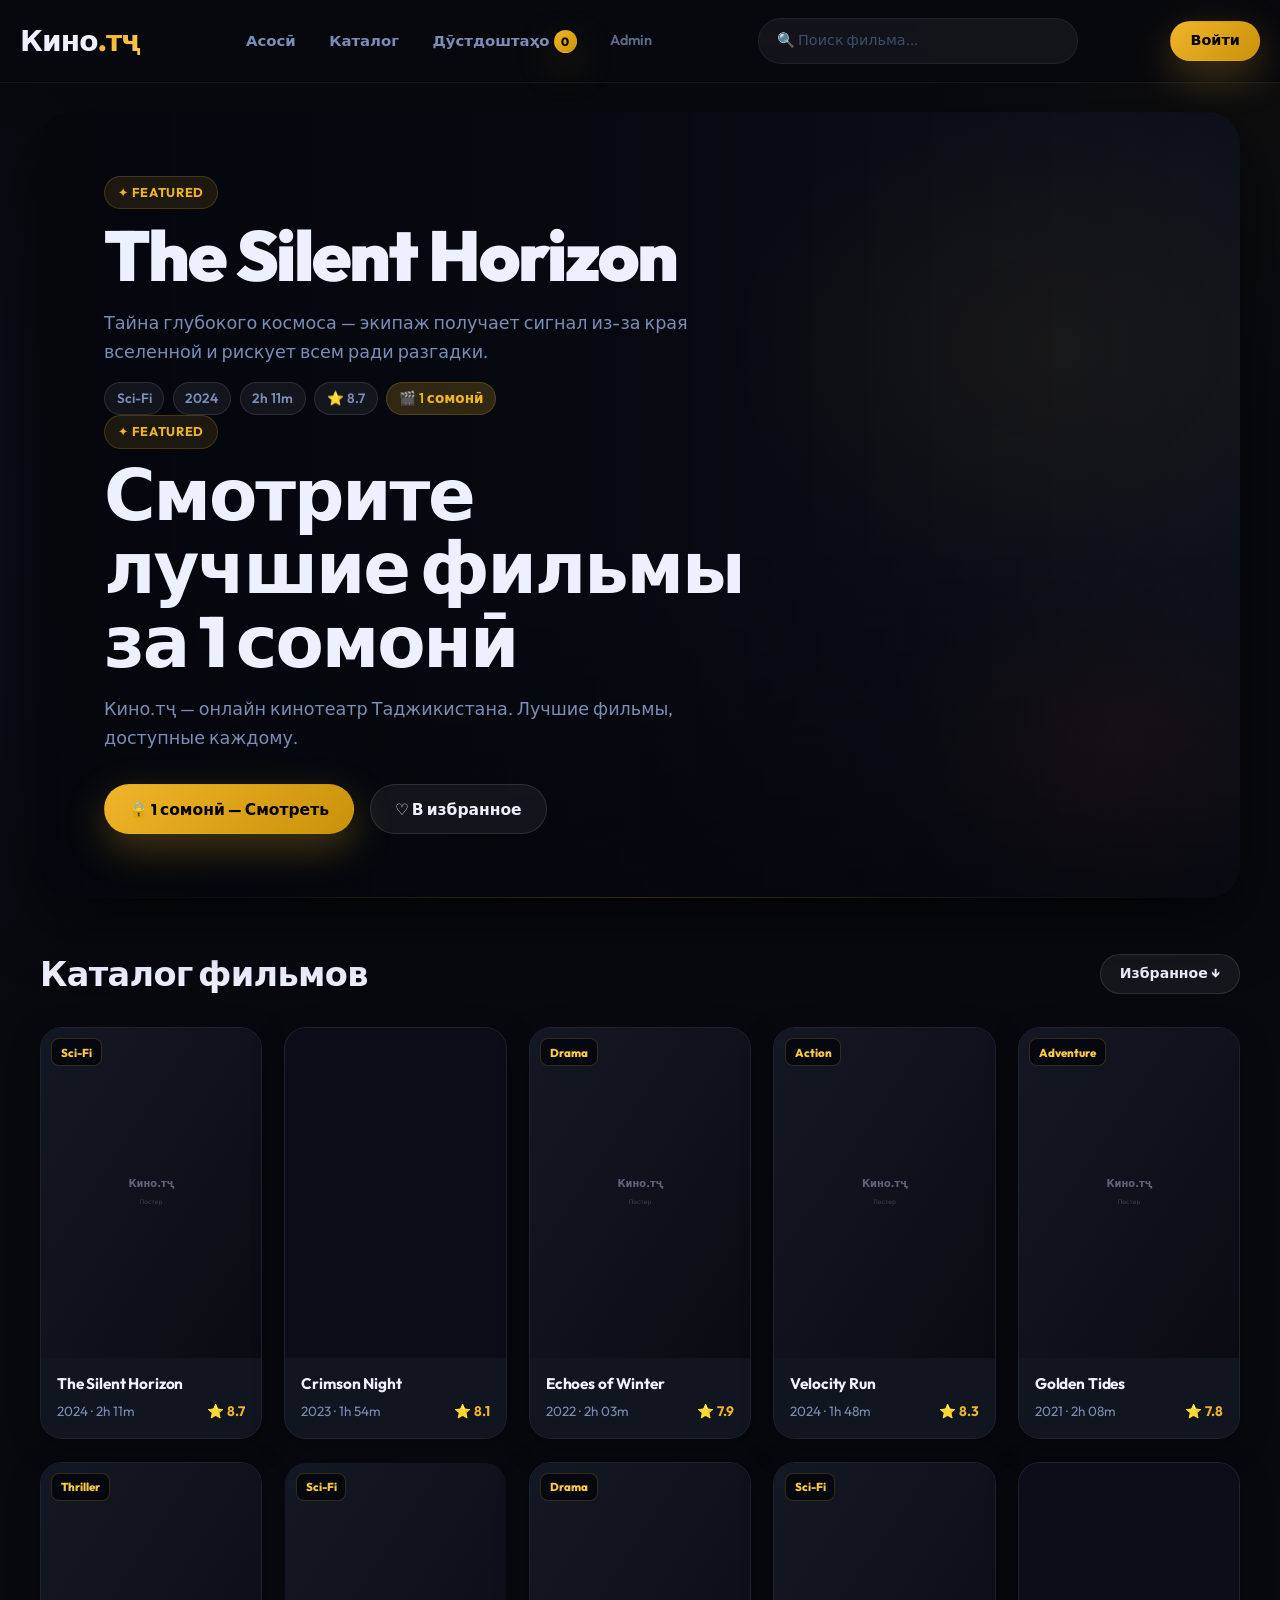
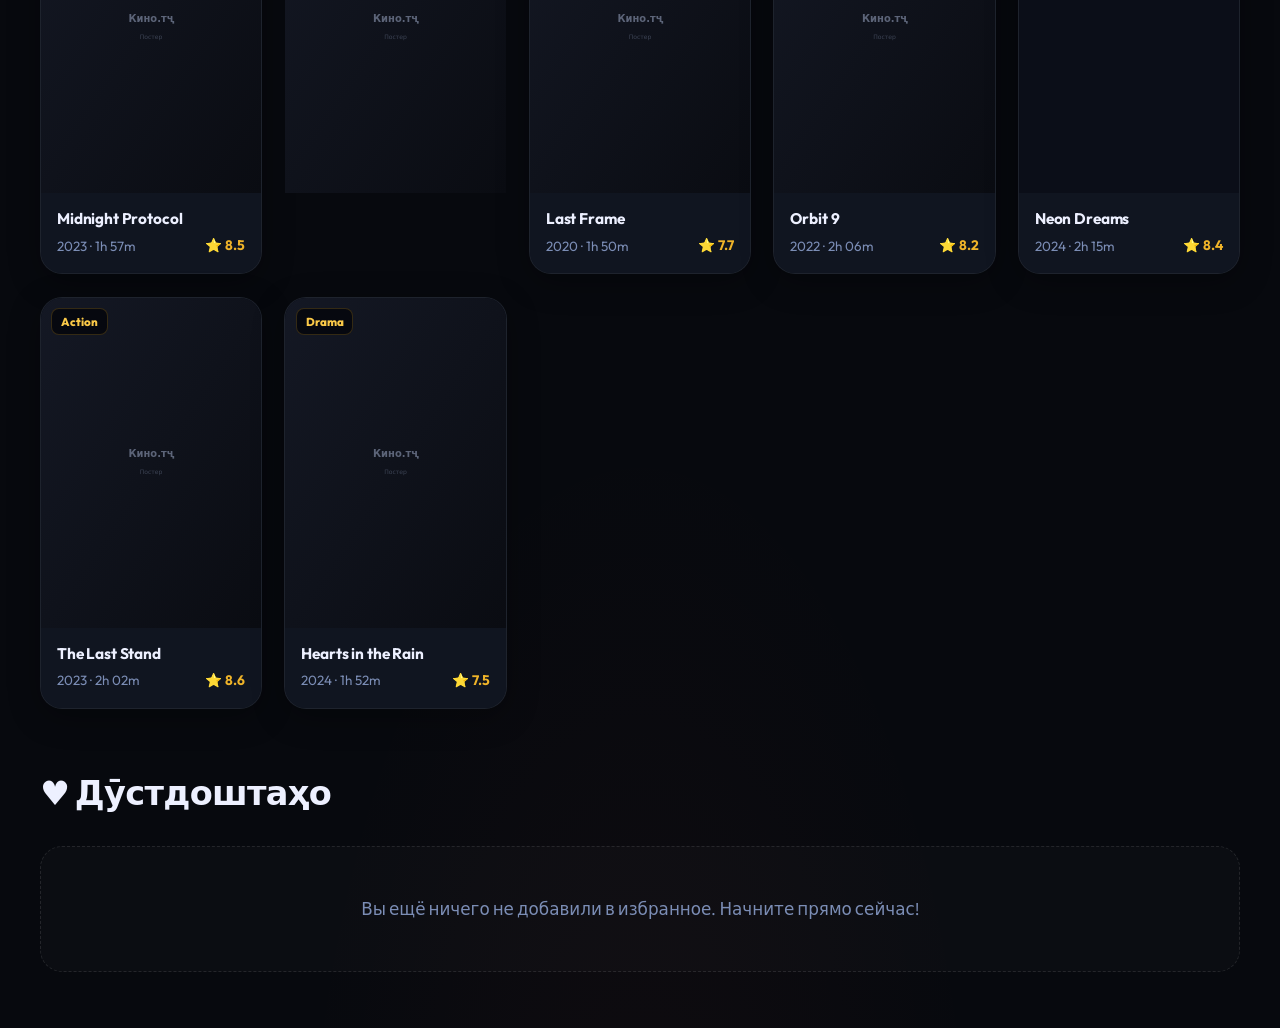
==== commit 26dfb411: "Railway deployment" ====
--- a/index.html
+++ b/index.html
@@ -138,20 +138,25 @@
           <button class="payment-method-btn" data-method="alif">💳 Алиф</button>
           <button class="payment-method-btn" data-method="vasl">📱 Васл</button>
         </div>
+        <div class="form-group" style="margin-top:1rem;text-align:left;">
+          <label for="paymentReceiptInput">📎 Загрузите чек оплаты</label>
+          <input id="paymentReceiptInput" type="file" accept="image/*,.pdf" style="display:block;width:100%;margin-top:.45rem;">
+          <small id="paymentReceiptHint" class="payment-secure" style="display:block;margin-top:.4rem;">Поддерживаются фото или PDF чека.</small>
+        </div>
         <button id="confirmPayBtn" class="btn btn-primary btn-pay">Оплатить 1 сомонӣ →</button>
         <p class="payment-secure">🔒 Безопасная оплата · Мгновенный доступ</p>
       </div>
       <div id="paymentStep2" style="display:none;">
         <div class="payment-processing">
           <div class="payment-processing__spinner"></div>
-          <p>Обрабатываем оплату...</p>
+          <p>Отправляем заявку на одобрение...</p>
         </div>
       </div>
       <div id="paymentStep3" style="display:none;">
         <div class="payment-success">
           <span class="payment-success__icon">✅</span>
-          <h3>Оплата прошла!</h3>
-          <p>Переходим к просмотру...</p>
+          <h3>Заявка отправлена!</h3>
+          <p>Ожидайте подтверждения администратора.</p>
         </div>
       </div>
     </div>
